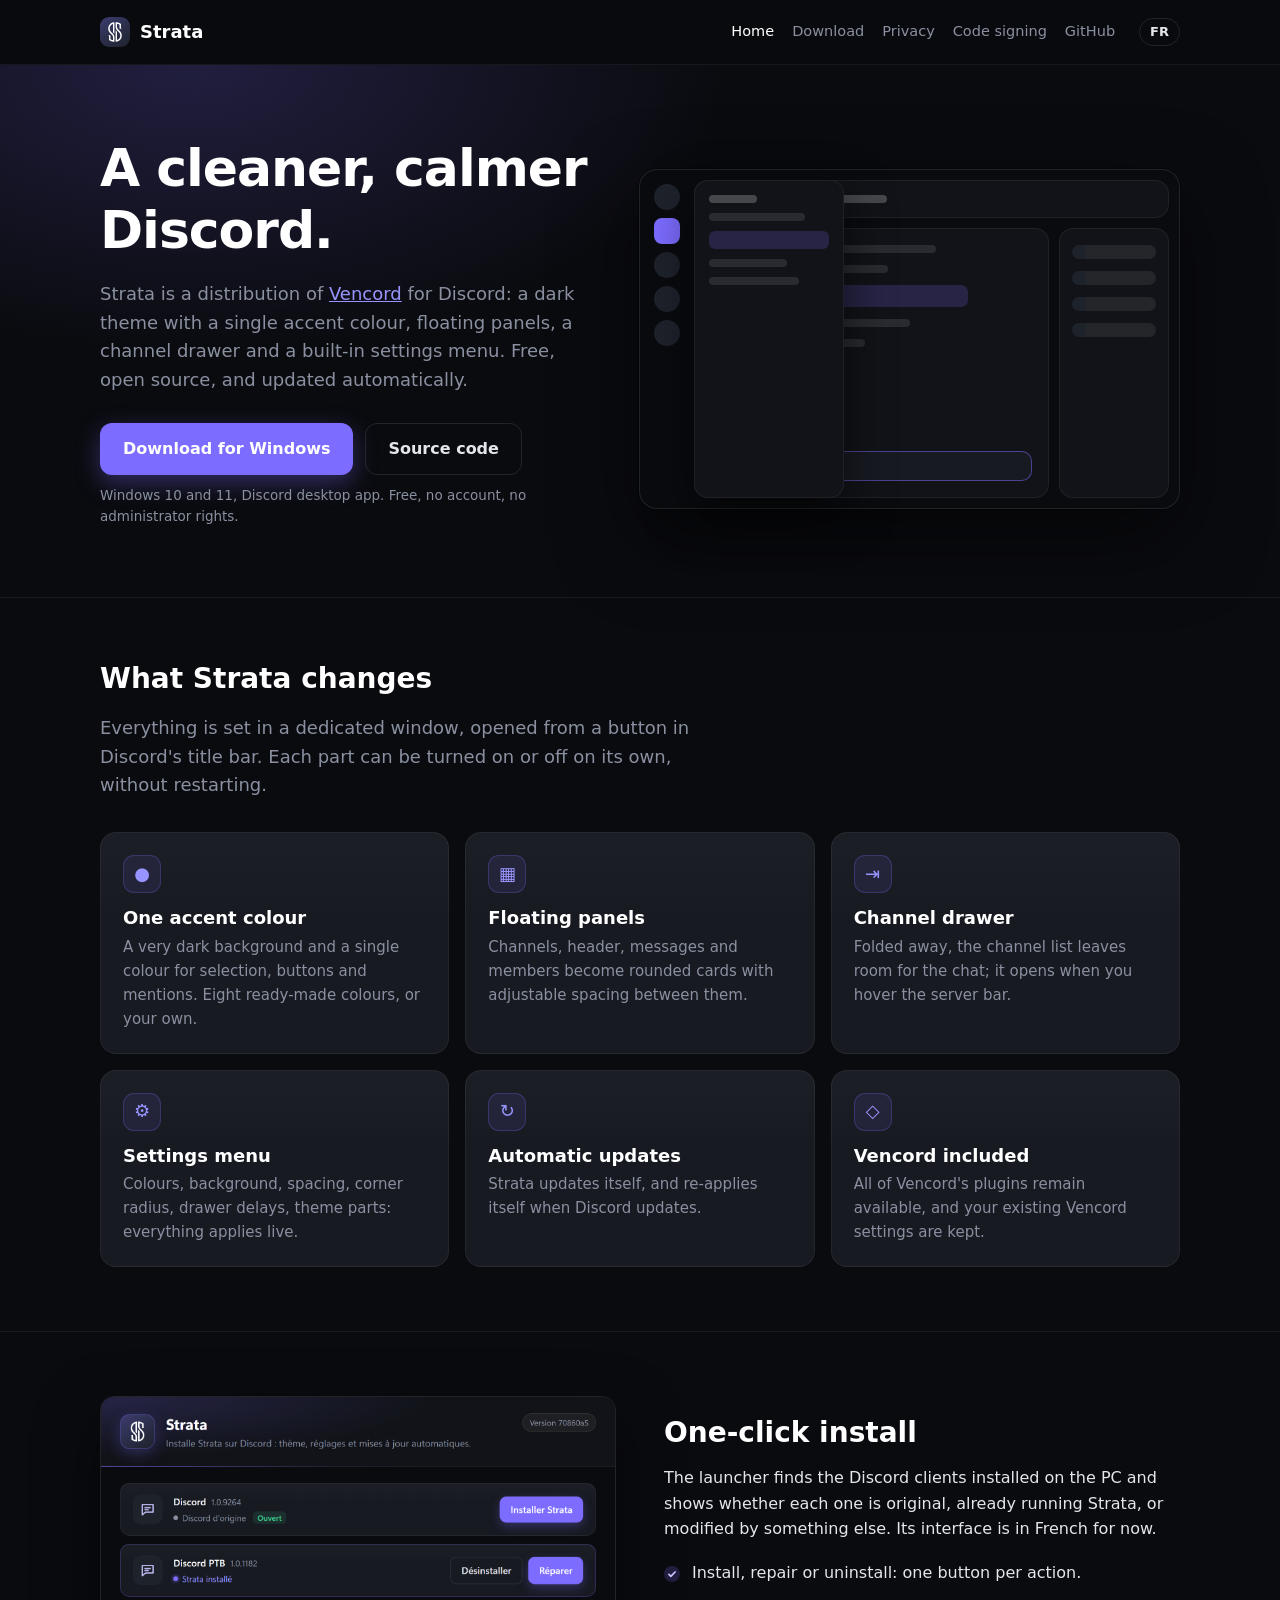
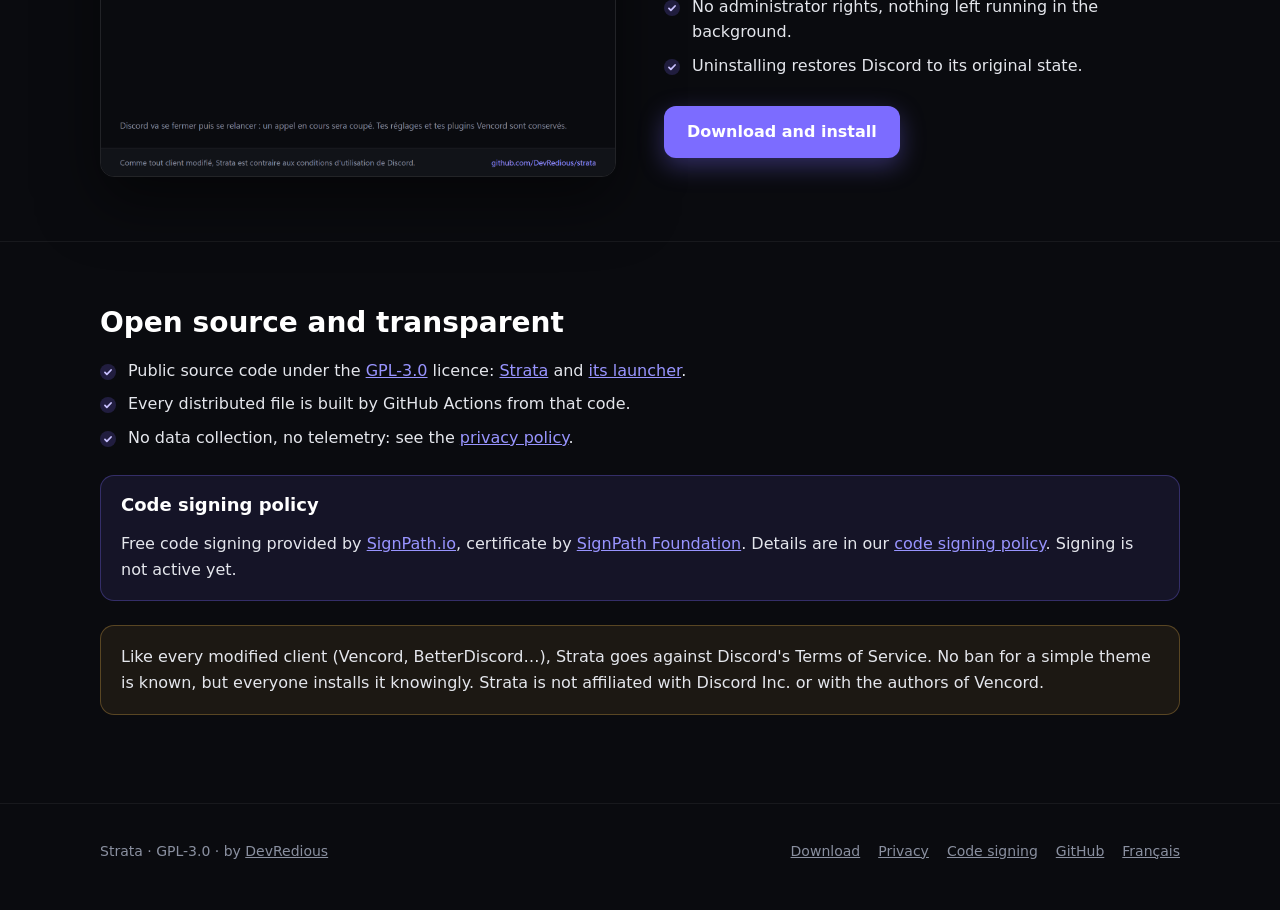
==== strata/site/en/index.html @ f9093e7d "Add the Strata website on GitHub Pages Bilingual static site (French at the root, English in en/): h" ====
<!doctype html>
<html lang="en">
<head>
    <meta charset="utf-8">
    <meta name="viewport" content="width=device-width, initial-scale=1">
    <title>Strata: a cleaner, calmer Discord</title>
    <meta name="description" content="Strata is an open-source Vencord distribution for Discord: a dark theme with a single accent colour, floating panels, a channel drawer and a built-in settings menu. One-click install on Windows.">
    <link rel="icon" href="../assets/icon.png">
    <link rel="alternate" hreflang="fr" href="../">
    <link rel="stylesheet" href="../styles.css">
</head>
<body>
    <header class="top">
        <div class="wrap">
            <a class="brand" href="./"><img src="../assets/logo.svg" alt="">Strata</a>
            <nav>
                <a href="./" aria-current="page">Home</a>
                <a href="download.html">Download</a>
                <a href="privacy.html">Privacy</a>
                <a href="code-signing.html">Code signing</a>
                <a href="https://github.com/DevRedious/strata">GitHub</a>
            </nav>
            <a class="lang" href="../" hreflang="fr" lang="fr">FR</a>
        </div>
    </header>

    <main>
        <section class="hero">
            <div class="wrap">
                <div>
                    <h1>A cleaner, calmer Discord.</h1>
                    <p class="lead">Strata is a distribution of <a href="https://github.com/Vendicated/Vencord">Vencord</a> for Discord: a dark theme with a single accent colour, floating panels, a channel drawer and a built-in settings menu. Free, open source, and updated automatically.</p>
                    <div class="actions">
                        <a class="button primary" href="download.html">Download for Windows</a>
                        <a class="button" href="https://github.com/DevRedious/strata">Source code</a>
                    </div>
                    <p class="small">Windows 10 and 11, Discord desktop app. Free, no account, no administrator rights.</p>
                </div>
                <div class="mock" role="img" aria-label="Diagram of Discord with Strata: separate rounded panels, channel list open as a drawer over the chat">
                    <div class="mock-guilds"><span></span><span></span><span></span><span></span><span></span></div>
                    <div class="mock-main">
                        <div class="mock-card mock-header"><span class="mock-line title"></span></div>
                        <div class="mock-body">
                            <div class="mock-card mock-chat">
                                <span class="mock-line" style="width: 70%"></span>
                                <span class="mock-line" style="width: 55%"></span>
                                <span class="mock-line mention" style="width: 80%"></span>
                                <span class="mock-line" style="width: 62%"></span>
                                <span class="mock-line" style="width: 48%"></span>
                                <span class="mock-input"></span>
                            </div>
                            <div class="mock-card mock-members">
                                <span class="mock-member"></span><span class="mock-member"></span><span class="mock-member"></span><span class="mock-member"></span>
                            </div>
                        </div>
                        <div class="mock-card mock-drawer">
                            <span class="mock-line title"></span>
                            <span class="mock-line" style="width: 80%"></span>
                            <span class="mock-line"></span>
                            <span class="mock-line" style="width: 65%"></span>
                            <span class="mock-line" style="width: 75%"></span>
                        </div>
                    </div>
                </div>
            </div>
        </section>

        <section>
            <div class="wrap">
                <h2>What Strata changes</h2>
                <p class="lead">Everything is set in a dedicated window, opened from a button in Discord's title bar. Each part can be turned on or off on its own, without restarting.</p>
                <div class="grid">
                    <article class="card"><div class="icon">●</div><h3>One accent colour</h3><p>A very dark background and a single colour for selection, buttons and mentions. Eight ready-made colours, or your own.</p></article>
                    <article class="card"><div class="icon">▦</div><h3>Floating panels</h3><p>Channels, header, messages and members become rounded cards with adjustable spacing between them.</p></article>
                    <article class="card"><div class="icon">⇥</div><h3>Channel drawer</h3><p>Folded away, the channel list leaves room for the chat; it opens when you hover the server bar.</p></article>
                    <article class="card"><div class="icon">⚙</div><h3>Settings menu</h3><p>Colours, background, spacing, corner radius, drawer delays, theme parts: everything applies live.</p></article>
                    <article class="card"><div class="icon">↻</div><h3>Automatic updates</h3><p>Strata updates itself, and re-applies itself when Discord updates.</p></article>
                    <article class="card"><div class="icon">◇</div><h3>Vencord included</h3><p>All of Vencord's plugins remain available, and your existing Vencord settings are kept.</p></article>
                </div>
            </div>
        </section>

        <section>
            <div class="wrap split">
                <img class="shot" src="../assets/launcher.png" width="760" height="560" alt="The Strata launcher (French interface): one card per installed Discord, with its state and an Install, Repair or Uninstall button">
                <div>
                    <h2>One-click install</h2>
                    <p>The launcher finds the Discord clients installed on the PC and shows whether each one is original, already running Strata, or modified by something else. Its interface is in French for now.</p>
                    <ul class="checks">
                        <li>Install, repair or uninstall: one button per action.</li>
                        <li>No administrator rights, nothing left running in the background.</li>
                        <li>Uninstalling restores Discord to its original state.</li>
                    </ul>
                    <div class="actions"><a class="button primary" href="download.html">Download and install</a></div>
                </div>
            </div>
        </section>

        <section>
            <div class="wrap">
                <h2>Open source and transparent</h2>
                <ul class="checks">
                    <li>Public source code under the <a href="https://github.com/DevRedious/strata/blob/main/LICENSE">GPL-3.0</a> licence: <a href="https://github.com/DevRedious/strata">Strata</a> and <a href="https://github.com/DevRedious/strata-launcher">its launcher</a>.</li>
                    <li>Every distributed file is built by GitHub Actions from that code.</li>
                    <li>No data collection, no telemetry: see the <a href="privacy.html">privacy policy</a>.</li>
                </ul>
                <div class="note">
                    <h3>Code signing policy</h3>
                    <p>Free code signing provided by <a href="https://about.signpath.io">SignPath.io</a>, certificate by <a href="https://signpath.org">SignPath Foundation</a>. Details are in our <a href="code-signing.html">code signing policy</a>. Signing is not active yet.</p>
                </div>
                <div class="note warn">
                    <p>Like every modified client (Vencord, BetterDiscord…), Strata goes against Discord's Terms of Service. No ban for a simple theme is known, but everyone installs it knowingly. Strata is not affiliated with Discord Inc. or with the authors of Vencord.</p>
                </div>
            </div>
        </section>
    </main>

    <footer>
        <div class="wrap">
            <span>Strata · GPL-3.0 · by <a href="https://github.com/DevRedious">DevRedious</a></span>
            <nav>
                <a href="download.html">Download</a>
                <a href="privacy.html">Privacy</a>
                <a href="code-signing.html">Code signing</a>
                <a href="https://github.com/DevRedious/strata">GitHub</a>
                <a href="../" hreflang="fr" lang="fr">Français</a>
            </nav>
        </div>
    </footer>
</body>
</html>
---- strata/site/styles.css ----
/* Site de Strata : mêmes couleurs que le thème (src/plugins/strata/styles/10-settings.css) */
:root {
    --accent: #7c6cff;
    --accent-soft: color-mix(in oklab, var(--accent) 20%, transparent);
    --accent-faint: color-mix(in oklab, var(--accent) 10%, transparent);
    --accent-strong: color-mix(in oklab, var(--accent) 75%, white);
    --bg: #0a0b0f;
    --s1: #111318;
    --s2: #171a21;
    --s3: #1e222b;
    --text: #e4e6ec;
    --strong: #fff;
    --muted: #8a90a0;
    --border: rgb(255 255 255 / 6%);
    --border-2: rgb(255 255 255 / 10%);
    --warn: #e8b04a;

    color-scheme: dark;
}

* {
    box-sizing: border-box;
}

html {
    scroll-behavior: smooth;
}

body {
    margin: 0;
    background: var(--bg);
    color: var(--text);
    font: 16px/1.6 "Segoe UI Variable Text", "Segoe UI", system-ui, -apple-system, sans-serif;
}

a {
    color: var(--accent-strong);
}

img {
    max-width: 100%;
    height: auto;
}

code {
    padding: 1px 6px;
    border-radius: 6px;
    background: var(--s3);
    font: 0.9em ui-monospace, Consolas, monospace;
}

.wrap {
    width: min(1080px, 100% - 48px);
    margin-inline: auto;
}

/* En-tête */
.top {
    position: sticky;
    top: 0;
    z-index: 10;
    border-bottom: 1px solid var(--border);
    background: color-mix(in oklab, var(--bg) 85%, transparent);
    backdrop-filter: blur(12px);
}

.top .wrap {
    display: flex;
    align-items: center;
    gap: 24px;
    height: 64px;
}

.brand {
    display: flex;
    align-items: center;
    gap: 10px;
    color: var(--strong);
    font-weight: 700;
    font-size: 18px;
    text-decoration: none;
}

.brand img {
    width: 30px;
    height: 30px;
    padding: 5px 7px;
    border-radius: 9px;
    background: linear-gradient(145deg, color-mix(in oklab, var(--accent) 35%, var(--s3)), var(--s3));
}

.top nav {
    display: flex;
    flex-wrap: wrap;
    gap: 4px 18px;
    margin-left: auto;
    font-size: 14.5px;
}

.top nav a {
    color: var(--muted);
    text-decoration: none;
}

.top nav a:hover,
.top nav a[aria-current="page"] {
    color: var(--strong);
}

.lang {
    padding: 3px 10px;
    border: 1px solid var(--border-2);
    border-radius: 999px;
    color: var(--text);
    font-size: 13px;
    font-weight: 600;
    text-decoration: none;
}

/* Titres et sections */
h1,
h2,
h3 {
    color: var(--strong);
    line-height: 1.2;
}

h1 {
    margin: 0 0 18px;
    font-size: clamp(34px, 5vw, 52px);
    letter-spacing: -0.02em;
}

h2 {
    margin: 0 0 14px;
    font-size: 28px;
}

h3 {
    margin: 0 0 6px;
    font-size: 18px;
}

section {
    padding: 64px 0;
}

section + section {
    border-top: 1px solid var(--border);
}

.lead {
    max-width: 640px;
    color: var(--muted);
    font-size: 18px;
}

/* Accueil */
.hero {
    padding: 72px 0 56px;
    background: radial-gradient(70% 90% at 15% 0%, var(--accent-soft), transparent 60%);
}

.hero .wrap {
    display: grid;
    grid-template-columns: 1fr 1.1fr;
    gap: 48px;
    align-items: center;
}

.actions {
    display: flex;
    flex-wrap: wrap;
    gap: 12px;
    margin-top: 28px;
}

.button {
    display: inline-flex;
    align-items: center;
    gap: 8px;
    padding: 12px 22px;
    border-radius: 12px;
    border: 1px solid var(--border-2);
    color: var(--text);
    font-weight: 600;
    text-decoration: none;
}

.button.primary {
    border-color: transparent;
    background: var(--accent);
    color: #fff;
    box-shadow: 0 8px 24px color-mix(in oklab, var(--accent) 35%, transparent);
}

.button:hover {
    filter: brightness(1.1);
}

.small {
    margin-top: 10px;
    color: var(--muted);
    font-size: 13.5px;
}

/* Schéma de Discord dessiné en CSS : panneaux flottants et tiroir */
.mock {
    display: grid;
    grid-template-columns: 34px 1fr;
    gap: 10px;
    height: 340px;
    padding: 10px;
    border-radius: 18px;
    background: var(--bg);
    border: 1px solid var(--border-2);
    box-shadow: 0 30px 80px rgb(0 0 0 / 55%), 0 0 0 1px rgb(0 0 0 / 40%);
}

.mock-guilds {
    display: flex;
    flex-direction: column;
    align-items: center;
    gap: 8px;
    padding-top: 4px;
}

.mock-guilds span {
    width: 26px;
    height: 26px;
    border-radius: 50%;
    background: var(--s3);
}

.mock-guilds span:nth-child(2) {
    border-radius: 8px;
    background: var(--accent);
}

.mock-main {
    position: relative;
    display: flex;
    flex-direction: column;
    gap: 10px;
    min-width: 0;
}

.mock-card {
    background: var(--s1);
    border: 1px solid var(--border);
    border-radius: 14px;
}

.mock-header {
    flex: none;
    height: 38px;
    padding: 14px;
}

.mock-body {
    flex: 1;
    display: flex;
    gap: 10px;
    min-height: 0;
}

.mock-chat {
    flex: 1;
    display: flex;
    flex-direction: column;
    gap: 12px;
    padding: 16px;
}

.mock-members {
    flex: none;
    width: 110px;
    display: flex;
    flex-direction: column;
    gap: 12px;
    padding: 16px 12px;
}

.mock-line {
    display: block;
    height: 8px;
    border-radius: 4px;
    background: rgb(255 255 255 / 10%);
}

.mock-line.title {
    width: 40%;
    background: rgb(255 255 255 / 22%);
}

.mock-line.mention {
    height: 22px;
    border-radius: 7px;
    background: var(--accent-soft);
    box-shadow: inset 3px 0 0 var(--accent);
}

.mock-input {
    margin-top: auto;
    height: 30px;
    border-radius: 10px;
    background: var(--s2);
    border: 1px solid color-mix(in oklab, var(--accent) 50%, transparent);
}

.mock-member {
    display: block;
    height: 14px;
    border-radius: 7px;
    background: linear-gradient(90deg, var(--s3) 14px, rgb(255 255 255 / 8%) 14px);
}

/* Le tiroir des salons, ouvert par-dessus le chat */
.mock-drawer {
    position: absolute;
    top: 0;
    bottom: 0;
    left: 0;
    width: 150px;
    display: flex;
    flex-direction: column;
    gap: 10px;
    padding: 14px;
    box-shadow: 0 16px 48px rgb(0 0 0 / 60%);
}

.mock-drawer .mock-line:nth-child(3) {
    height: 18px;
    border-radius: 6px;
    background: var(--accent-soft);
}

/* Fonctionnalités */
.grid {
    display: grid;
    grid-template-columns: repeat(3, 1fr);
    gap: 16px;
    margin-top: 32px;
}

.card {
    padding: 22px;
    border-radius: 16px;
    background: linear-gradient(180deg, rgb(255 255 255 / 2%), transparent 40%), var(--s2);
    border: 1px solid var(--border);
}

.card p {
    margin: 0;
    color: var(--muted);
    font-size: 15px;
}

.card .icon {
    display: grid;
    place-items: center;
    width: 38px;
    height: 38px;
    margin-bottom: 14px;
    border-radius: 11px;
    background: var(--accent-faint);
    border: 1px solid color-mix(in oklab, var(--accent) 25%, transparent);
    color: var(--accent-strong);
    font-size: 18px;
}

.split {
    display: grid;
    grid-template-columns: 1fr 1fr;
    gap: 48px;
    align-items: center;
}

.shot {
    border-radius: 14px;
    border: 1px solid var(--border-2);
    box-shadow: 0 24px 60px rgb(0 0 0 / 50%);
}

.checks {
    margin: 18px 0 0;
    padding: 0;
    list-style: none;
}

.checks li {
    position: relative;
    padding-left: 28px;
    margin: 8px 0;
}

.checks li::before {
    content: "";
    position: absolute;
    left: 0;
    top: 6px;
    width: 16px;
    height: 16px;
    border-radius: 50%;
    background: var(--accent-soft) url("data:image/svg+xml,%3Csvg xmlns='http://www.w3.org/2000/svg' viewBox='0 0 16 16'%3E%3Cpath d='M4.5 8.5l2.2 2.2 4.8-5' fill='none' stroke='%23c9c2ff' stroke-width='2' stroke-linecap='round' stroke-linejoin='round'/%3E%3C/svg%3E") center / 14px no-repeat;
}

/* Encadrés */
.note {
    margin: 24px 0;
    padding: 18px 20px;
    border-radius: 14px;
    background: var(--accent-faint);
    border: 1px solid color-mix(in oklab, var(--accent) 30%, transparent);
}

.note.warn {
    background: rgb(232 176 74 / 8%);
    border-color: rgb(232 176 74 / 30%);
}

.note > :first-child {
    margin-top: 0;
}

.note > :last-child {
    margin-bottom: 0;
}

/* Pages de texte (téléchargement, confidentialité, signature) */
.page {
    padding: 56px 0 72px;
}

.page .wrap {
    max-width: 780px;
}

.page h2 {
    margin-top: 44px;
    font-size: 23px;
}

.page p,
.page li {
    color: var(--text);
}

.steps {
    counter-reset: step;
    margin: 20px 0;
    padding: 0;
    list-style: none;
}

.steps > li {
    position: relative;
    padding: 0 0 18px 50px;
}

.steps > li::before {
    counter-increment: step;
    content: counter(step);
    position: absolute;
    left: 0;
    top: -2px;
    display: grid;
    place-items: center;
    width: 32px;
    height: 32px;
    border-radius: 50%;
    background: var(--accent);
    color: #fff;
    font-weight: 700;
}

.download {
    display: flex;
    flex-wrap: wrap;
    align-items: center;
    gap: 16px 24px;
    padding: 24px;
    border-radius: 18px;
    background: radial-gradient(90% 140% at 0% 0%, var(--accent-soft), transparent 60%), var(--s2);
    border: 1px solid color-mix(in oklab, var(--accent) 30%, transparent);
}

.download p {
    margin: 0;
    color: var(--muted);
    font-size: 14.5px;
}

dt {
    margin-top: 18px;
    color: var(--strong);
    font-weight: 600;
}

dd {
    margin: 4px 0 0;
}

/* Pied */
footer {
    padding: 36px 0 48px;
    border-top: 1px solid var(--border);
    color: var(--muted);
    font-size: 14px;
}

footer .wrap {
    display: flex;
    flex-wrap: wrap;
    justify-content: space-between;
    gap: 12px 32px;
}

footer nav {
    display: flex;
    flex-wrap: wrap;
    gap: 6px 18px;
}

footer a {
    color: var(--muted);
}

@media (width <= 860px) {
    .hero .wrap,
    .split {
        grid-template-columns: 1fr;
    }

    .grid {
        grid-template-columns: 1fr;
    }

    .top nav {
        display: none;
    }
}
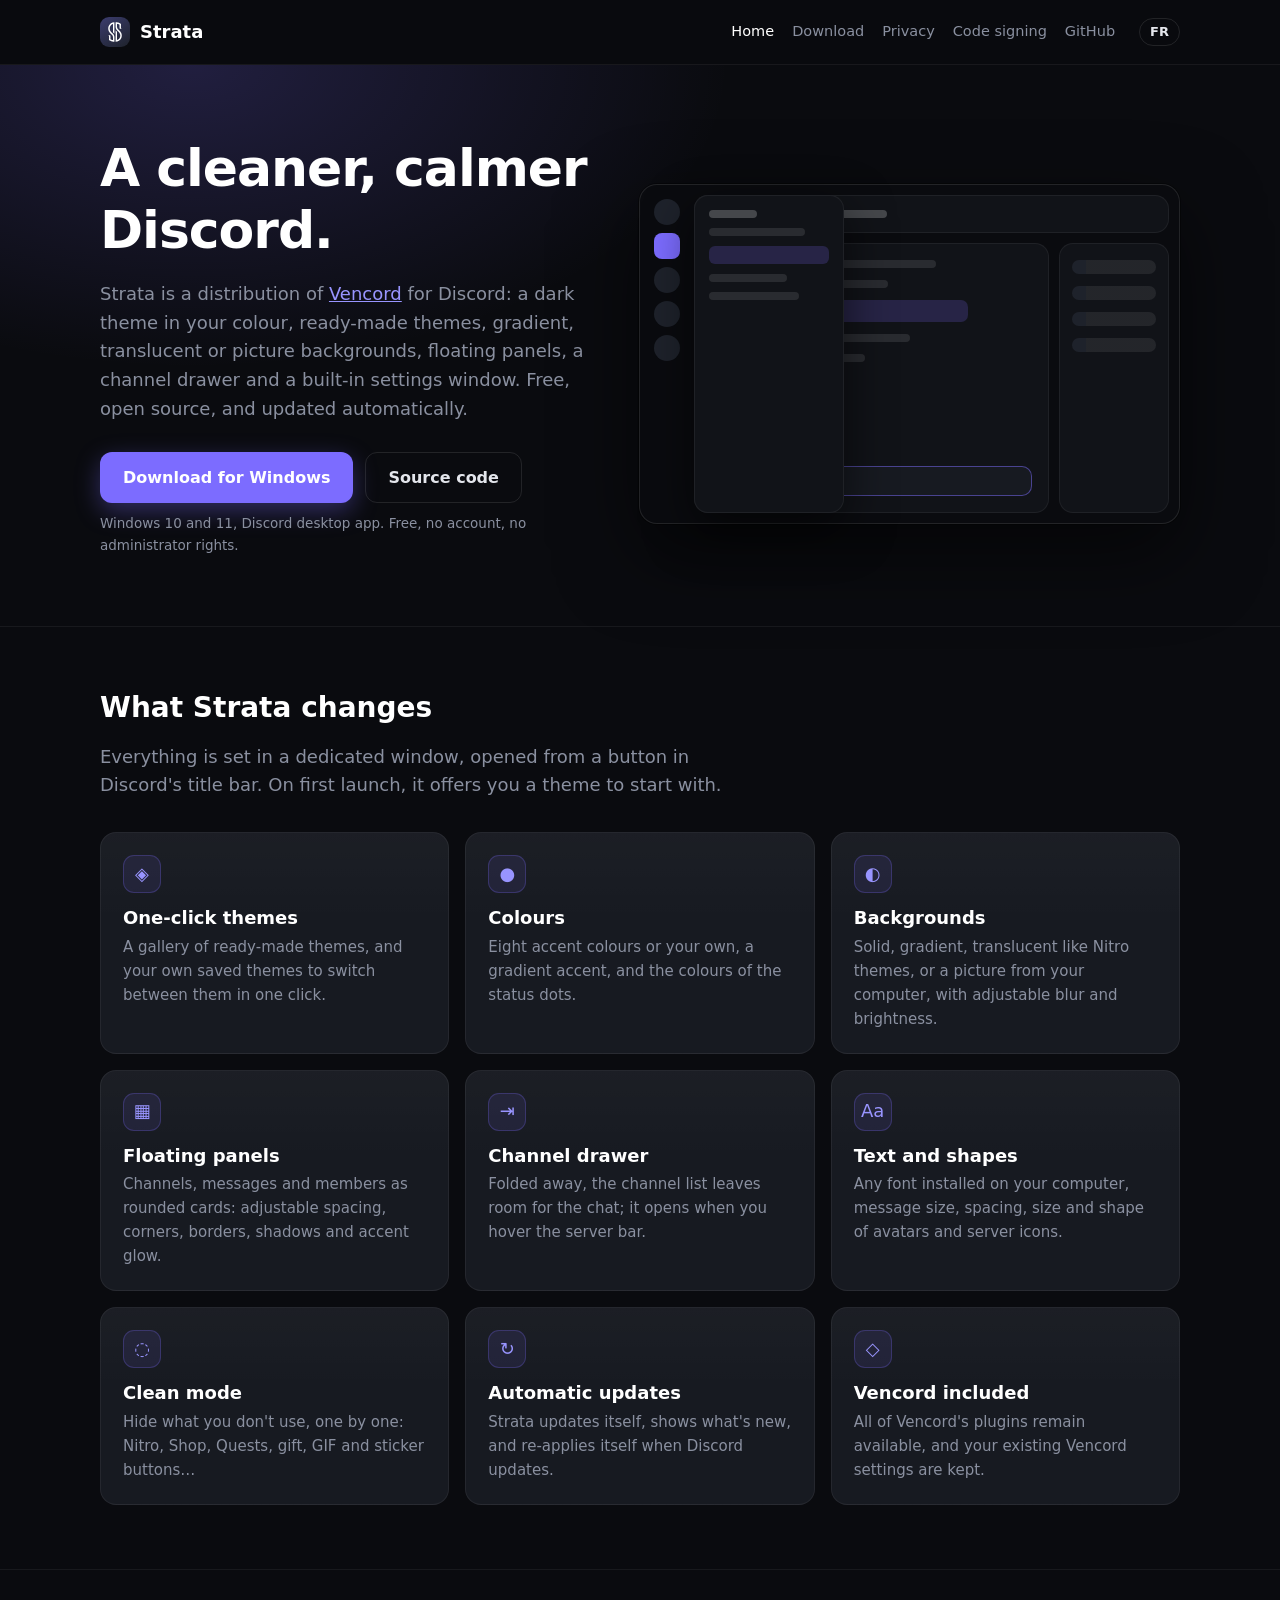
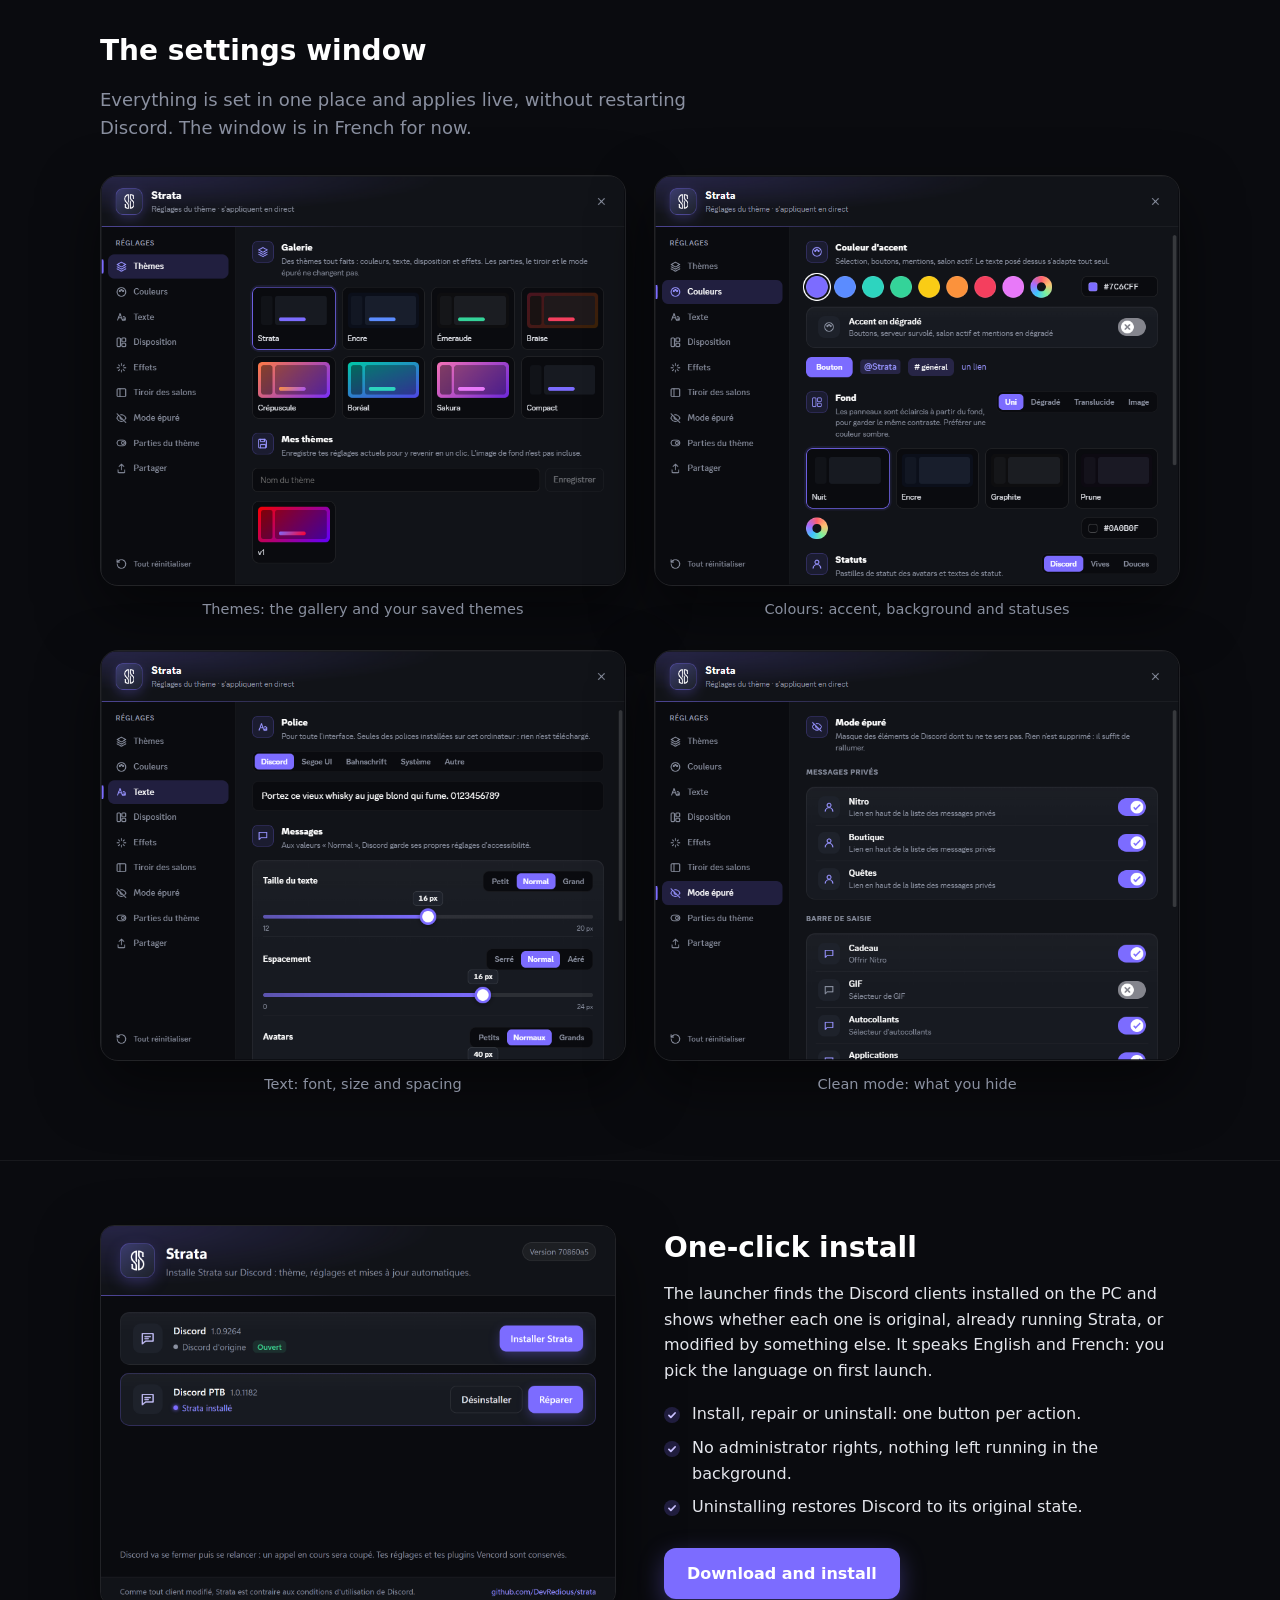
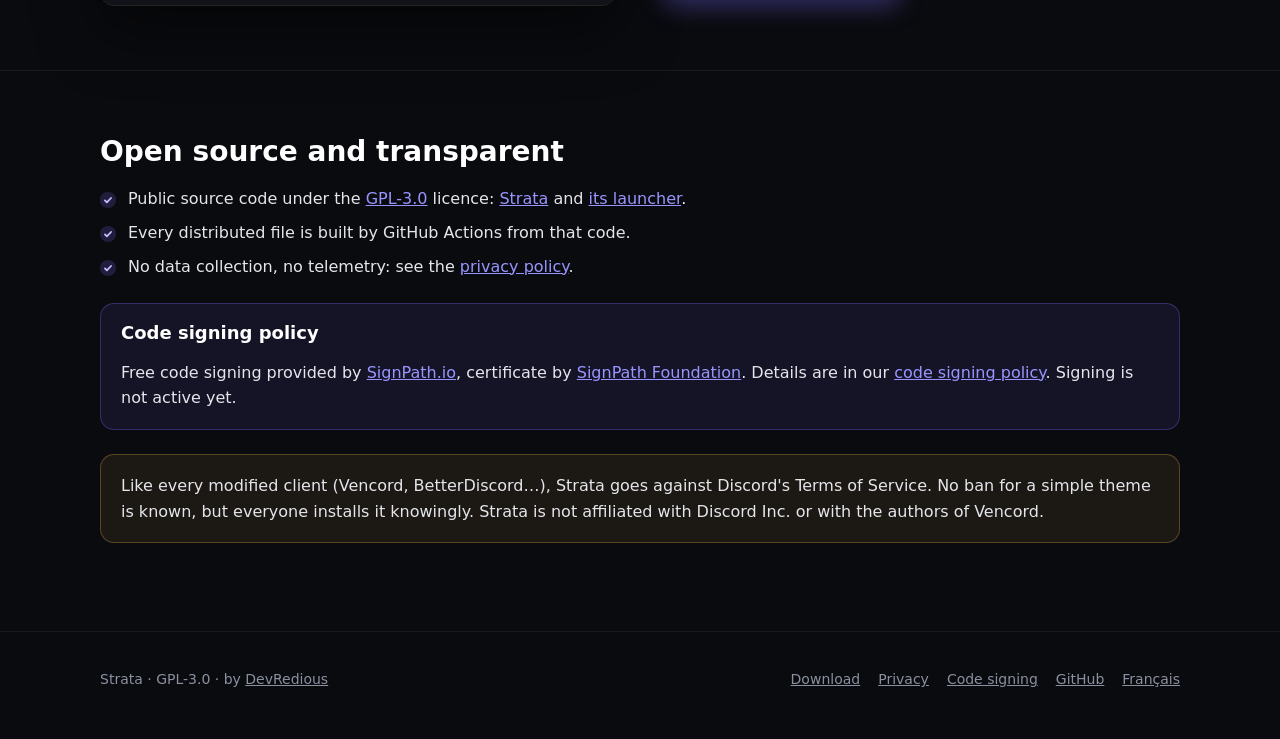
==== commit 1e9f3bc6: "Add English, a language picker, welcome and what's new dialogs - The Strata window, welcome and what" ====
--- a/strata/site/en/index.html
+++ b/strata/site/en/index.html
@@ -5,7 +5,22 @@
     <meta name="viewport" content="width=device-width, initial-scale=1">
     <title>Strata: a cleaner, calmer Discord</title>
     <meta name="description" content="Strata is an open-source Vencord distribution for Discord: a dark theme with a single accent colour, floating panels, a channel drawer and a built-in settings menu. One-click install on Windows.">
-    <link rel="icon" href="../assets/icon.png">
+    <link rel="icon" href="../assets/favicon.ico" sizes="48x48">
+    <link rel="icon" href="../assets/favicon.svg" type="image/svg+xml">
+    <link rel="apple-touch-icon" href="../assets/apple-touch-icon.png">
+    <link rel="manifest" href="../assets/site.webmanifest">
+    <meta name="theme-color" content="#0A0B0F">
+    <meta property="og:type" content="website">
+    <meta property="og:site_name" content="Strata">
+    <meta property="og:locale" content="en_US">
+    <meta property="og:url" content="https://devredious.github.io/strata/en/">
+    <meta property="og:title" content="Strata: a cleaner, calmer Discord">
+    <meta property="og:description" content="Strata is an open-source Vencord distribution for Discord: a dark theme with a single accent colour, floating panels, a channel drawer and a built-in settings menu. One-click install on Windows.">
+    <meta property="og:image" content="https://devredious.github.io/strata/assets/og-image-en.png">
+    <meta property="og:image:width" content="1200">
+    <meta property="og:image:height" content="630">
+    <meta property="og:image:alt" content="Strata logo">
+    <meta name="twitter:card" content="summary_large_image">
     <link rel="alternate" hreflang="fr" href="../">
     <link rel="stylesheet" href="../styles.css">
 </head>
@@ -29,7 +44,7 @@
             <div class="wrap">
                 <div>
                     <h1>A cleaner, calmer Discord.</h1>
-                    <p class="lead">Strata is a distribution of <a href="https://github.com/Vendicated/Vencord">Vencord</a> for Discord: a dark theme with a single accent colour, floating panels, a channel drawer and a built-in settings menu. Free, open source, and updated automatically.</p>
+                    <p class="lead">Strata is a distribution of <a href="https://github.com/Vendicated/Vencord">Vencord</a> for Discord: a dark theme in your colour, ready-made themes, gradient, translucent or picture backgrounds, floating panels, a channel drawer and a built-in settings window. Free, open source, and updated automatically.</p>
                     <div class="actions">
                         <a class="button primary" href="download.html">Download for Windows</a>
                         <a class="button" href="https://github.com/DevRedious/strata">Source code</a>
@@ -68,24 +83,40 @@
         <section>
             <div class="wrap">
                 <h2>What Strata changes</h2>
-                <p class="lead">Everything is set in a dedicated window, opened from a button in Discord's title bar. Each part can be turned on or off on its own, without restarting.</p>
+                <p class="lead">Everything is set in a dedicated window, opened from a button in Discord's title bar. On first launch, it offers you a theme to start with.</p>
                 <div class="grid">
-                    <article class="card"><div class="icon">●</div><h3>One accent colour</h3><p>A very dark background and a single colour for selection, buttons and mentions. Eight ready-made colours, or your own.</p></article>
-                    <article class="card"><div class="icon">▦</div><h3>Floating panels</h3><p>Channels, header, messages and members become rounded cards with adjustable spacing between them.</p></article>
+                    <article class="card"><div class="icon">◈</div><h3>One-click themes</h3><p>A gallery of ready-made themes, and your own saved themes to switch between them in one click.</p></article>
+                    <article class="card"><div class="icon">●</div><h3>Colours</h3><p>Eight accent colours or your own, a gradient accent, and the colours of the status dots.</p></article>
+                    <article class="card"><div class="icon">◐</div><h3>Backgrounds</h3><p>Solid, gradient, translucent like Nitro themes, or a picture from your computer, with adjustable blur and brightness.</p></article>
+                    <article class="card"><div class="icon">▦</div><h3>Floating panels</h3><p>Channels, messages and members as rounded cards: adjustable spacing, corners, borders, shadows and accent glow.</p></article>
                     <article class="card"><div class="icon">⇥</div><h3>Channel drawer</h3><p>Folded away, the channel list leaves room for the chat; it opens when you hover the server bar.</p></article>
-                    <article class="card"><div class="icon">⚙</div><h3>Settings menu</h3><p>Colours, background, spacing, corner radius, drawer delays, theme parts: everything applies live.</p></article>
-                    <article class="card"><div class="icon">↻</div><h3>Automatic updates</h3><p>Strata updates itself, and re-applies itself when Discord updates.</p></article>
+                    <article class="card"><div class="icon">Aa</div><h3>Text and shapes</h3><p>Any font installed on your computer, message size, spacing, size and shape of avatars and server icons.</p></article>
+                    <article class="card"><div class="icon">◌</div><h3>Clean mode</h3><p>Hide what you don't use, one by one: Nitro, Shop, Quests, gift, GIF and sticker buttons…</p></article>
+                    <article class="card"><div class="icon">↻</div><h3>Automatic updates</h3><p>Strata updates itself, shows what's new, and re-applies itself when Discord updates.</p></article>
                     <article class="card"><div class="icon">◇</div><h3>Vencord included</h3><p>All of Vencord's plugins remain available, and your existing Vencord settings are kept.</p></article>
                 </div>
             </div>
         </section>
 
         <section>
+            <div class="wrap">
+                <h2>The settings window</h2>
+                <p class="lead">Everything is set in one place and applies live, without restarting Discord. The window is in French for now.</p>
+                <div class="screens">
+                    <figure><img class="shot" src="../assets/screens/themes.png" width="822" height="642" loading="lazy" alt="Themes section of the Strata window (French interface): eight ready-made themes and a saved theme"><figcaption>Themes: the gallery and your saved themes</figcaption></figure>
+                    <figure><img class="shot" src="../assets/screens/colors.png" width="822" height="642" loading="lazy" alt="Colours section (French interface): accent swatches, gradient accent, solid, gradient, translucent or image background"><figcaption>Colours: accent, background and statuses</figcaption></figure>
+                    <figure><img class="shot" src="../assets/screens/text.png" width="822" height="642" loading="lazy" alt="Text section (French interface): font choice, text size, message spacing"><figcaption>Text: font, size and spacing</figcaption></figure>
+                    <figure><img class="shot" src="../assets/screens/clean.png" width="822" height="642" loading="lazy" alt="Clean mode section (French interface): toggles to hide Nitro, Shop, Quests and chat bar buttons"><figcaption>Clean mode: what you hide</figcaption></figure>
+                </div>
+            </div>
+        </section>
+
+        <section>
             <div class="wrap split">
-                <img class="shot" src="../assets/launcher.png" width="760" height="560" alt="The Strata launcher (French interface): one card per installed Discord, with its state and an Install, Repair or Uninstall button">
+                <img class="shot" src="../assets/launcher.png" width="760" height="560" alt="The Strata launcher: one card per installed Discord, with its state and an Install, Repair or Uninstall button">
                 <div>
                     <h2>One-click install</h2>
-                    <p>The launcher finds the Discord clients installed on the PC and shows whether each one is original, already running Strata, or modified by something else. Its interface is in French for now.</p>
+                    <p>The launcher finds the Discord clients installed on the PC and shows whether each one is original, already running Strata, or modified by something else. It speaks English and French: you pick the language on first launch.</p>
                     <ul class="checks">
                         <li>Install, repair or uninstall: one button per action.</li>
                         <li>No administrator rights, nothing left running in the background.</li>
--- a/strata/site/styles.css
+++ b/strata/site/styles.css
@@ -427,6 +427,19 @@
     margin-bottom: 0;
 }
 
+/* Mentions que SignPath exige mot pour mot, en anglais, sur les pages françaises :
+   présentées comme une citation, à part du texte */
+.legal {
+    padding-left: 12px;
+    border-left: 2px solid var(--border-2);
+    color: var(--muted);
+    font-size: 13px;
+}
+
+.legal [lang="en"] {
+    font-style: italic;
+}
+
 /* Pages de texte (téléchargement, confidentialité, signature) */
 .page {
     padding: 56px 0 72px;
@@ -540,3 +553,36 @@
         display: none;
     }
 }
+
+/* Captures de la fenêtre de réglages, deux par ligne */
+.screens {
+    display: grid;
+    grid-template-columns: repeat(2, minmax(0, 1fr));
+    gap: 28px;
+    margin-top: 32px;
+}
+
+.screens figure {
+    min-width: 0;
+    margin: 0;
+}
+
+.screens .shot {
+    display: block;
+    width: 100%;
+    height: auto;
+    border-radius: 18px;
+}
+
+.screens figcaption {
+    margin-top: 12px;
+    color: var(--muted);
+    font-size: 14.5px;
+    text-align: center;
+}
+
+@media (width <= 860px) {
+    .screens {
+        grid-template-columns: minmax(0, 1fr);
+    }
+}
